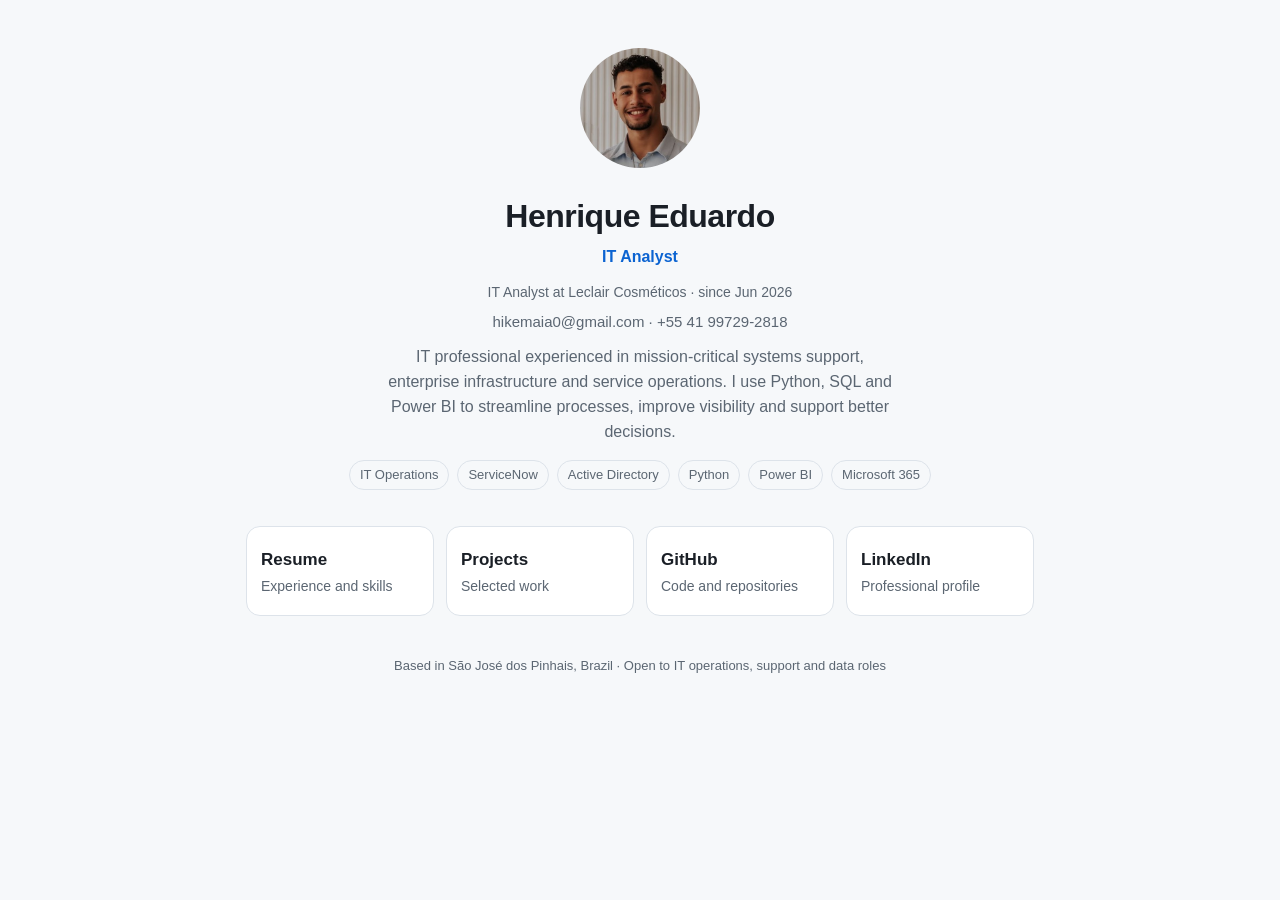
==== index.html @ c2549a47 "Initial commit" ====
<!DOCTYPE html>
<html lang="en">
<head>
<meta charset="UTF-8">
<meta name="viewport" content="width=device-width, initial-scale=1">
<title>Henrique Eduardo – IT Analyst</title>
<meta name="description" content="IT Analyst focused on IT operations, systems support, infrastructure, automation and data analysis.">
<link rel="stylesheet" href="site.css?v=2">
</head>
<body>
<main>
  <header class="hero">
    <img class="avatar" src="photo.jpg" alt="Portrait of Henrique Eduardo da Maia Farias">
    <h1>Henrique Eduardo</h1>
    <p class="role">IT Analyst</p>
    <p class="now">IT Analyst at Leclair Cosméticos · since Jun 2026</p>
    <p class="contact"><a href="mailto:hikemaia0@gmail.com">hikemaia0@gmail.com</a> · <a href="tel:+5541997292818">+55 41 99729-2818</a></p>
    <p class="tagline">IT professional experienced in mission-critical systems support, enterprise infrastructure and service operations. I use Python, SQL and Power BI to streamline processes, improve visibility and support better decisions.</p>
    <div class="tags">
      <span class="tag">IT Operations</span>
      <span class="tag">ServiceNow</span>
      <span class="tag">Active Directory</span>
      <span class="tag">Python</span>
      <span class="tag">Power BI</span>
      <span class="tag">Microsoft 365</span>
    </div>
  </header>

  <nav class="buttons" aria-label="Sections">
    <a class="btn" href="cv.html"><strong>Resume</strong><span class="sub">Experience and skills</span></a>
    <a class="btn" href="projects.html"><strong>Projects</strong><span class="sub">Selected work</span></a>
    <a class="btn" href="https://github.com/Henriquedu" target="_blank" rel="noopener noreferrer"><strong>GitHub</strong><span class="sub">Code and repositories</span></a>
    <a class="btn" href="https://www.linkedin.com/in/henriqueduardo04/" target="_blank" rel="noopener noreferrer"><strong>LinkedIn</strong><span class="sub">Professional profile</span></a>
  </nav>

  <footer>Based in São José dos Pinhais, Brazil · Open to IT operations, support and data roles</footer>
</main>
</body>
</html>
---- site.css ----
:root {
  --bg: #0f1419;
  --card: #1a222c;
  --card-hover: #222d3a;
  --text: #e8edf2;
  --muted: #9aa7b4;
  --accent: #4ea1ff;
  --accent2: #7ee0b5;
  --line: #2a3542;
}
@media (prefers-color-scheme: light) {
  :root {
    --bg: #f6f8fa;
    --card: #fff;
    --card-hover: #eef3f9;
    --text: #1a1f26;
    --muted: #5b6672;
    --accent: #0b63d1;
    --accent2: #138a5b;
    --line: #dde3ea;
  }
}
* { box-sizing: border-box; }
body {
  margin: 0;
  background: var(--bg);
  color: var(--text);
  font-family: -apple-system, BlinkMacSystemFont, "Segoe UI", Roboto, Helvetica, Arial, sans-serif;
  line-height: 1.55;
}
main { max-width: 820px; margin: 0 auto; padding: 48px 16px 64px; }
.hero { text-align: center; margin-bottom: 36px; }
.avatar {
  width: 120px; height: 120px; border-radius: 50%;
  object-fit: cover; margin-bottom: 16px;
}
h1 { margin: 0 0 4px; font-size: 32px; letter-spacing: -0.5px; }
.role { color: var(--accent); font-weight: 600; margin: 0 0 12px; }
.tagline { color: var(--muted); max-width: 520px; margin: 0 auto; }
.tags { display: flex; flex-wrap: wrap; gap: 8px; justify-content: center; margin-top: 16px; }
.tag {
  font-size: 13px; padding: 4px 10px; border-radius: 999px;
  border: 1px solid var(--line); color: var(--muted);
}
.buttons { display: grid; grid-template-columns: repeat(4, 1fr); gap: 12px; }
@media (max-width: 640px) { .buttons { grid-template-columns: repeat(2, 1fr); } }
.btn {
  display: block; text-decoration: none; color: var(--text);
  background: var(--card); border: 1px solid var(--line); border-radius: 14px;
  padding: 16px 14px; transition: transform .12s, background .12s, border-color .12s;
}
.btn:hover, .btn:focus-visible { background: var(--card-hover); border-color: var(--accent); transform: translateY(-2px); }
.btn .ico { font-size: 22px; }
.btn strong { display: block; font-size: 17px; margin-top: 4px; }
.btn span.sub { color: var(--muted); font-size: 14px; }
.btn.primary { border-color: var(--accent); }
footer { text-align: center; color: var(--muted); font-size: 13px; margin-top: 40px; }
.back { display: inline-block; margin-bottom: 20px; color: var(--accent); text-decoration: none; }
h2 { margin: 0 0 6px; }
.lead { color: var(--muted); margin: 0 0 24px; }
.proj { background: var(--card); border: 1px solid var(--line); border-radius: 14px; padding: 20px; margin-bottom: 16px; }
.proj h3 { margin: 0 0 4px; font-size: 18px; }
.proj p { margin: 8px 0; }
.stack { color: var(--muted); font-size: 13px; }
.proj a.link { color: var(--accent); text-decoration: none; font-weight: 600; }
.badge { font-size: 12px; padding: 2px 8px; border-radius: 999px; background: var(--accent2); color: #08130e; margin-left: 8px; vertical-align: middle; }
.badge.soon { background: transparent; border: 1px dashed var(--muted); color: var(--muted); }
.contact { margin: 0 0 12px; color: var(--muted); font-size: 15px; }
.contact a { color: var(--muted); text-decoration: none; }
.contact a:hover { color: var(--accent); }
.now { margin: 0 0 6px; color: var(--muted); font-size: 14px; }
.proj a.link .ico { width: 1.1em; height: 1.1em; vertical-align: -0.2em; margin-right: 2px; }
.proj a.link + a.link { margin-left: 14px; }
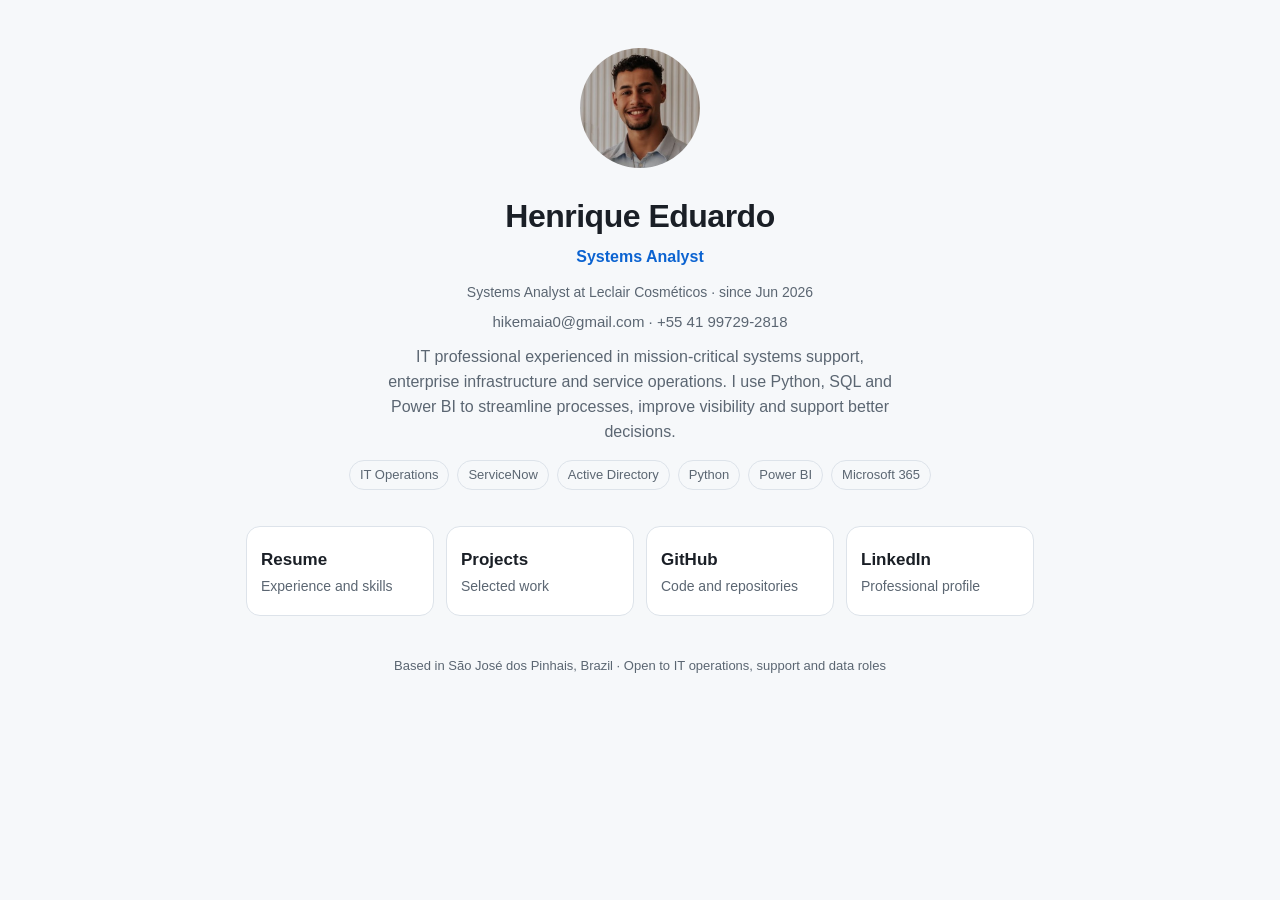
==== commit 00ede2bf: "Adiciona favicon, atualiza cargo para Systems Analyst e novo currículo" ====
--- a/index.html
+++ b/index.html
@@ -3,8 +3,11 @@
 <head>
 <meta charset="UTF-8">
 <meta name="viewport" content="width=device-width, initial-scale=1">
-<title>Henrique Eduardo – IT Analyst</title>
-<meta name="description" content="IT Analyst focused on IT operations, systems support, infrastructure, automation and data analysis.">
+<title>Henrique Eduardo – Systems Analyst</title>
+<link rel="icon" type="image/png" href="favicon.png">
+<link rel="icon" type="image/x-icon" href="favicon.ico">
+<link rel="apple-touch-icon" href="apple-touch-icon.png">
+<meta name="description" content="Systems Analyst focused on IT operations, systems support, infrastructure, automation and data analysis.">
 <link rel="stylesheet" href="site.css?v=2">
 </head>
 <body>
@@ -12,8 +15,8 @@
   <header class="hero">
     <img class="avatar" src="photo.jpg" alt="Portrait of Henrique Eduardo da Maia Farias">
     <h1>Henrique Eduardo</h1>
-    <p class="role">IT Analyst</p>
-    <p class="now">IT Analyst at Leclair Cosméticos · since Jun 2026</p>
+    <p class="role">Systems Analyst</p>
+    <p class="now">Systems Analyst at Leclair Cosméticos · since Jun 2026</p>
     <p class="contact"><a href="mailto:hikemaia0@gmail.com">hikemaia0@gmail.com</a> · <a href="tel:+5541997292818">+55 41 99729-2818</a></p>
     <p class="tagline">IT professional experienced in mission-critical systems support, enterprise infrastructure and service operations. I use Python, SQL and Power BI to streamline processes, improve visibility and support better decisions.</p>
     <div class="tags">
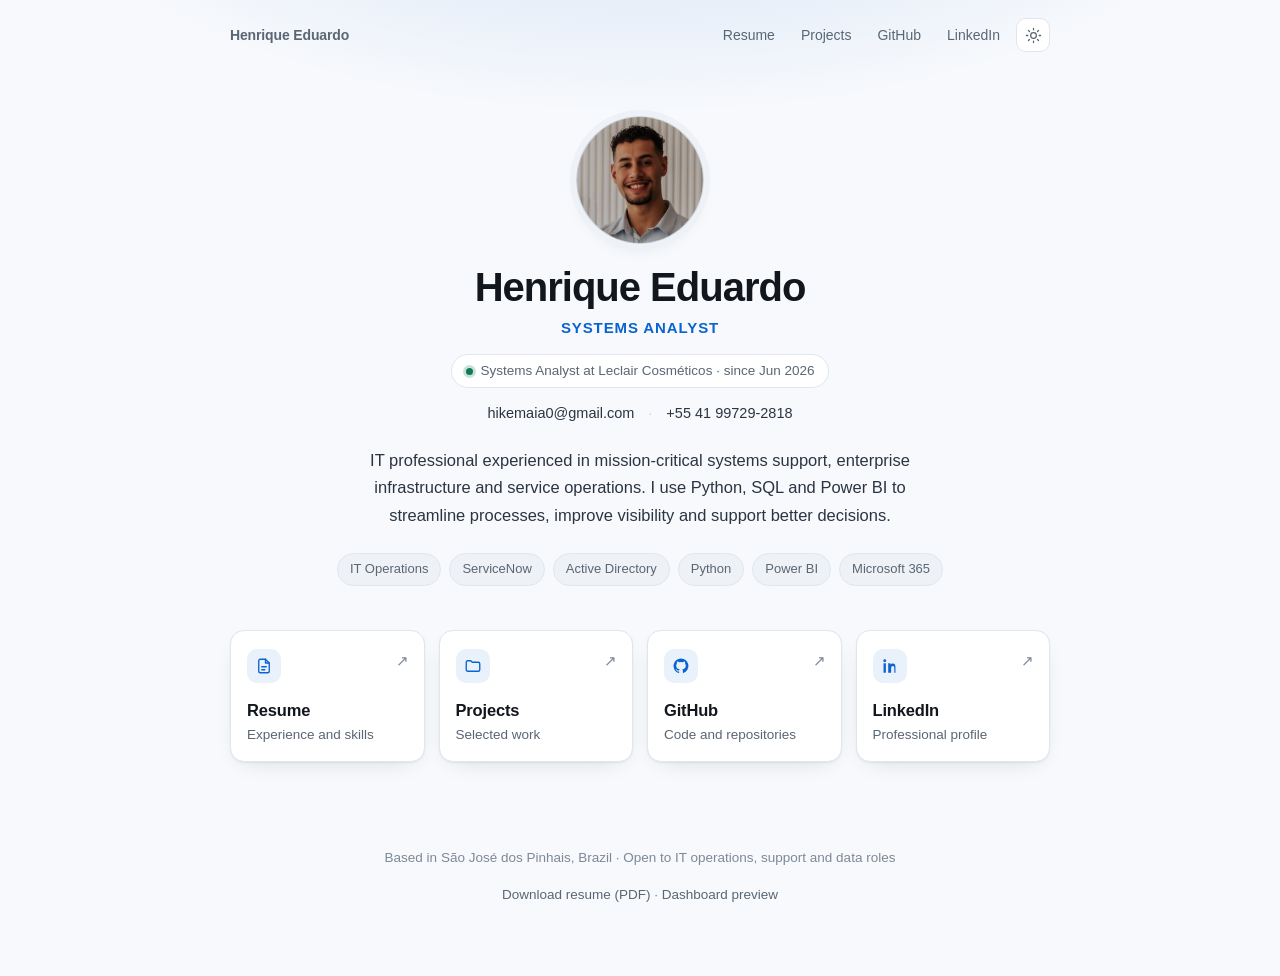
==== commit 68557c24: "Refatora CSS, tema claro/escuro, acessibilidade e SEO" ====
--- a/index.html
+++ b/index.html
@@ -3,40 +3,143 @@
 <head>
 <meta charset="UTF-8">
 <meta name="viewport" content="width=device-width, initial-scale=1">
-<title>Henrique Eduardo – Systems Analyst</title>
+<title>Henrique Eduardo — Systems Analyst | IT Operations, Support &amp; Data</title>
+
 <link rel="icon" type="image/png" href="favicon.png">
 <link rel="icon" type="image/x-icon" href="favicon.ico">
 <link rel="apple-touch-icon" href="apple-touch-icon.png">
-<meta name="description" content="Systems Analyst focused on IT operations, systems support, infrastructure, automation and data analysis.">
-<link rel="stylesheet" href="site.css?v=2">
+
+<meta name="description" content="Systems Analyst with experience in mission-critical IT support, enterprise infrastructure and service operations. Python, SQL and Power BI for automation, visibility and better decisions.">
+<meta name="author" content="Henrique Eduardo da Maia Farias">
+<link rel="canonical" href="https://henriquedu.github.io/resume/">
+
+<!-- Open Graph / LinkedIn -->
+<meta property="og:type" content="profile">
+<meta property="og:site_name" content="Henrique Eduardo">
+<meta property="og:title" content="Henrique Eduardo — Systems Analyst">
+<meta property="og:description" content="IT operations, infrastructure and data. Python, SQL and Power BI for automation and better decisions.">
+<meta property="og:url" content="https://henriquedu.github.io/resume/">
+<meta property="og:image" content="https://henriquedu.github.io/resume/photo.jpg">
+<meta property="og:image:alt" content="Portrait of Henrique Eduardo da Maia Farias">
+<meta property="og:locale" content="en_US">
+
+<!-- Twitter / X -->
+<meta name="twitter:card" content="summary">
+<meta name="twitter:title" content="Henrique Eduardo — Systems Analyst">
+<meta name="twitter:description" content="IT operations, infrastructure and data. Python, SQL and Power BI.">
+<meta name="twitter:image" content="https://henriquedu.github.io/resume/photo.jpg">
+
+<meta name="theme-color" content="#0d1117" media="(prefers-color-scheme: dark)">
+<meta name="theme-color" content="#f7f9fc" media="(prefers-color-scheme: light)">
+
+<link rel="stylesheet" href="site.css?v=3">
+<script src="theme.js"></script>
+
+<script type="application/ld+json">
+{
+  "@context": "https://schema.org",
+  "@type": "Person",
+  "name": "Henrique Eduardo da Maia Farias",
+  "alternateName": "Henrique Eduardo",
+  "jobTitle": "Systems Analyst",
+  "url": "https://henriquedu.github.io/resume/",
+  "image": "https://henriquedu.github.io/resume/photo.jpg",
+  "email": "mailto:hikemaia0@gmail.com",
+  "telephone": "+55-41-99729-2818",
+  "address": {
+    "@type": "PostalAddress",
+    "addressLocality": "São José dos Pinhais",
+    "addressRegion": "PR",
+    "addressCountry": "BR"
+  },
+  "worksFor": { "@type": "Organization", "name": "Leclair Cosméticos" },
+  "knowsAbout": ["IT Operations", "ServiceNow", "Active Directory", "Microsoft 365", "Azure", "Python", "SQL", "Power BI", "Zabbix", "Grafana", "ITIL", "LGPD"],
+  "knowsLanguage": ["pt-BR", "en", "es"],
+  "sameAs": [
+    "https://github.com/Henriquedu",
+    "https://www.linkedin.com/in/henriqueduardo04/"
+  ]
+}
+</script>
 </head>
 <body>
-<main>
+<a class="skip" href="#main">Skip to content</a>
+
+<div class="topbar">
+  <a class="brand" href="./">Henrique Eduardo</a>
+  <nav aria-label="Main">
+    <a href="cv.html">Resume</a>
+    <a href="projects.html">Projects</a>
+    <a href="https://github.com/Henriquedu" target="_blank" rel="noopener noreferrer">GitHub</a>
+    <a href="https://www.linkedin.com/in/henriqueduardo04/" target="_blank" rel="noopener noreferrer">LinkedIn</a>
+    <button class="theme-toggle" type="button" data-theme-toggle aria-label="Switch color theme" title="Switch color theme">
+      <svg class="i-moon" viewBox="0 0 24 24" fill="none" stroke="currentColor" stroke-width="1.8" stroke-linecap="round" stroke-linejoin="round" aria-hidden="true"><path d="M21 12.8A9 9 0 1 1 11.2 3a7 7 0 0 0 9.8 9.8z"/></svg>
+      <svg class="i-sun" viewBox="0 0 24 24" fill="none" stroke="currentColor" stroke-width="1.8" stroke-linecap="round" stroke-linejoin="round" aria-hidden="true"><circle cx="12" cy="12" r="4"/><path d="M12 2v2M12 20v2M2 12h2M20 12h2M4.9 4.9l1.4 1.4M17.7 17.7l1.4 1.4M19.1 4.9l-1.4 1.4M6.3 17.7l-1.4 1.4"/></svg>
+    </button>
+  </nav>
+</div>
+
+<main id="main">
   <header class="hero">
-    <img class="avatar" src="photo.jpg" alt="Portrait of Henrique Eduardo da Maia Farias">
+    <img class="avatar" src="photo.jpg" alt="Portrait of Henrique Eduardo da Maia Farias" width="128" height="128">
+
     <h1>Henrique Eduardo</h1>
     <p class="role">Systems Analyst</p>
-    <p class="now">Systems Analyst at Leclair Cosméticos · since Jun 2026</p>
-    <p class="contact"><a href="mailto:hikemaia0@gmail.com">hikemaia0@gmail.com</a> · <a href="tel:+5541997292818">+55 41 99729-2818</a></p>
+
+    <p class="now"><span class="dot" aria-hidden="true"></span>Systems Analyst at Leclair Cosméticos · since Jun 2026</p>
+
+    <p class="contact">
+      <a href="mailto:hikemaia0@gmail.com">hikemaia0@gmail.com</a>
+      <span class="sep" aria-hidden="true">·</span>
+      <a href="tel:+5541997292818">+55 41 99729-2818</a>
+    </p>
+
     <p class="tagline">IT professional experienced in mission-critical systems support, enterprise infrastructure and service operations. I use Python, SQL and Power BI to streamline processes, improve visibility and support better decisions.</p>
-    <div class="tags">
-      <span class="tag">IT Operations</span>
-      <span class="tag">ServiceNow</span>
-      <span class="tag">Active Directory</span>
-      <span class="tag">Python</span>
-      <span class="tag">Power BI</span>
-      <span class="tag">Microsoft 365</span>
-    </div>
+
+    <ul class="tags">
+      <li class="tag">IT Operations</li>
+      <li class="tag">ServiceNow</li>
+      <li class="tag">Active Directory</li>
+      <li class="tag">Python</li>
+      <li class="tag">Power BI</li>
+      <li class="tag">Microsoft 365</li>
+    </ul>
   </header>
 
   <nav class="buttons" aria-label="Sections">
-    <a class="btn" href="cv.html"><strong>Resume</strong><span class="sub">Experience and skills</span></a>
-    <a class="btn" href="projects.html"><strong>Projects</strong><span class="sub">Selected work</span></a>
-    <a class="btn" href="https://github.com/Henriquedu" target="_blank" rel="noopener noreferrer"><strong>GitHub</strong><span class="sub">Code and repositories</span></a>
-    <a class="btn" href="https://www.linkedin.com/in/henriqueduardo04/" target="_blank" rel="noopener noreferrer"><strong>LinkedIn</strong><span class="sub">Professional profile</span></a>
+    <a class="btn" href="cv.html">
+      <span class="ico" aria-hidden="true"><svg viewBox="0 0 24 24" fill="none" stroke="currentColor" stroke-width="1.8" stroke-linecap="round" stroke-linejoin="round"><path d="M14 3H7a2 2 0 0 0-2 2v14a2 2 0 0 0 2 2h10a2 2 0 0 0 2-2V8z"/><path d="M14 3v5h5"/><path d="M9 13h6M9 17h4"/></svg></span>
+      <strong>Resume</strong>
+      <span class="sub">Experience and skills</span>
+      <span class="arrow" aria-hidden="true">↗</span>
+    </a>
+
+    <a class="btn" href="projects.html">
+      <span class="ico" aria-hidden="true"><svg viewBox="0 0 24 24" fill="none" stroke="currentColor" stroke-width="1.8" stroke-linecap="round" stroke-linejoin="round"><path d="M3 7a2 2 0 0 1 2-2h4l2 2h8a2 2 0 0 1 2 2v8a2 2 0 0 1-2 2H5a2 2 0 0 1-2-2z"/></svg></span>
+      <strong>Projects</strong>
+      <span class="sub">Selected work</span>
+      <span class="arrow" aria-hidden="true">↗</span>
+    </a>
+
+    <a class="btn" href="https://github.com/Henriquedu" target="_blank" rel="noopener noreferrer">
+      <span class="ico" aria-hidden="true"><svg viewBox="0 0 24 24" fill="currentColor"><path d="M12 2a10 10 0 0 0-3.16 19.49c.5.09.68-.22.68-.48v-1.7c-2.78.6-3.37-1.34-3.37-1.34-.45-1.16-1.11-1.47-1.11-1.47-.91-.62.07-.61.07-.61 1 .07 1.53 1.03 1.53 1.03.89 1.53 2.34 1.09 2.91.83.09-.65.35-1.09.63-1.34-2.22-.25-4.56-1.11-4.56-4.95 0-1.09.39-1.98 1.03-2.68-.1-.25-.45-1.27.1-2.65 0 0 .84-.27 2.75 1.02a9.5 9.5 0 0 1 5 0c1.91-1.29 2.75-1.02 2.75-1.02.55 1.38.2 2.4.1 2.65.64.7 1.03 1.59 1.03 2.68 0 3.85-2.34 4.7-4.57 4.94.36.31.68.92.68 1.85v2.74c0 .27.18.58.69.48A10 10 0 0 0 12 2z"/></svg></span>
+      <strong>GitHub</strong>
+      <span class="sub">Code and repositories</span>
+      <span class="arrow" aria-hidden="true">↗</span>
+    </a>
+
+    <a class="btn" href="https://www.linkedin.com/in/henriqueduardo04/" target="_blank" rel="noopener noreferrer">
+      <span class="ico" aria-hidden="true"><svg viewBox="0 0 24 24" fill="currentColor"><path d="M6.94 5a1.94 1.94 0 1 1-3.88 0 1.94 1.94 0 0 1 3.88 0zM3.4 8.4h3.1V21H3.4zM9.6 8.4h2.97v1.72h.04a3.26 3.26 0 0 1 2.93-1.61c3.13 0 3.71 2.06 3.71 4.74V21h-1.55v-5.83c0-1.39-.03-3.18-1.94-3.18-1.94 0-2.24 1.51-2.24 3.08V21H9.6z"/></svg></span>
+      <strong>LinkedIn</strong>
+      <span class="sub">Professional profile</span>
+      <span class="arrow" aria-hidden="true">↗</span>
+    </a>
   </nav>
+</main>
 
-  <footer>Based in São José dos Pinhais, Brazil · Open to IT operations, support and data roles</footer>
-</main>
+<footer>
+  <p>Based in São José dos Pinhais, Brazil · Open to IT operations, support and data roles</p>
+  <p class="noprint"><a href="Henrique_Eduardo_Resume.pdf" download>Download resume (PDF)</a> · <a href="finance-demo.html">Dashboard preview</a></p>
+</footer>
 </body>
-</html>
+</html>
--- a/site.css
+++ b/site.css
@@ -1,73 +1,550 @@
+/* ===================================================================
+   site.css — shared design system for henriquedu.github.io/resume
+   Tokens, layout, hero, cards, project cards, dashboard, print.
+   No frameworks, no external fonts, no build step.
+   =================================================================== */
+
+/* ---------- 1. Design tokens ---------- */
 :root {
-  --bg: #0f1419;
-  --card: #1a222c;
-  --card-hover: #222d3a;
-  --text: #e8edf2;
-  --muted: #9aa7b4;
-  --accent: #4ea1ff;
-  --accent2: #7ee0b5;
-  --line: #2a3542;
-}
+  color-scheme: dark;
+
+  --bg:            #0d1117;
+  --bg-soft:       #10161e;
+  --card:          #161d26;
+  --card-hover:    #1d2632;
+  --text:          #e9eef4;
+  --text-soft:     #c3cedb;
+  --muted:         #94a3b4;
+  --faint:         #6b7887;
+
+  --accent:        #5aa2ff;
+  --accent-strong: #2f7ff0;
+  --accent-soft:   rgba(90, 162, 255, .12);
+  --accent-glow:   rgba(90, 162, 255, .28);
+  --accent2:       #6ee7b7;
+
+  --line:          #232c38;
+  --line-strong:   #33404f;
+  --ring:          rgba(90, 162, 255, .55);
+
+  --radius:        14px;
+  --radius-sm:     10px;
+  --radius-pill:   999px;
+
+  --w:             860px;
+  --ease:          cubic-bezier(.22, .61, .36, 1);
+
+  --shadow:        0 1px 2px rgba(0, 0, 0, .3), 0 8px 24px -12px rgba(0, 0, 0, .6);
+  --shadow-lift:   0 2px 4px rgba(0, 0, 0, .34), 0 18px 40px -18px rgba(0, 0, 0, .7);
+}
+
+/* Light theme: explicit toggle wins, otherwise follow the OS. */
+[data-theme="light"] {
+  color-scheme: light;
+
+  --bg:            #f7f9fc;
+  --bg-soft:       #eef2f7;
+  --card:          #ffffff;
+  --card-hover:    #f2f6fb;
+  --text:          #12171d;
+  --text-soft:     #2b3542;
+  --muted:         #5a6673;
+  --faint:         #7d8996;
+
+  --accent:        #0b63d1;
+  --accent-strong: #084fa8;
+  --accent-soft:   rgba(11, 99, 209, .09);
+  --accent-glow:   rgba(11, 99, 209, .18);
+  --accent2:       #0f7a55;
+
+  --line:          #e0e6ee;
+  --line-strong:   #c8d2de;
+  --ring:          rgba(11, 99, 209, .45);
+
+  --shadow:        0 1px 2px rgba(16, 28, 44, .06), 0 8px 24px -14px rgba(16, 28, 44, .22);
+  --shadow-lift:   0 2px 6px rgba(16, 28, 44, .08), 0 18px 40px -20px rgba(16, 28, 44, .26);
+}
+
 @media (prefers-color-scheme: light) {
-  :root {
-    --bg: #f6f8fa;
-    --card: #fff;
-    --card-hover: #eef3f9;
-    --text: #1a1f26;
-    --muted: #5b6672;
-    --accent: #0b63d1;
-    --accent2: #138a5b;
-    --line: #dde3ea;
+  :root:not([data-theme="dark"]) {
+    color-scheme: light;
+
+    --bg:            #f7f9fc;
+    --bg-soft:       #eef2f7;
+    --card:          #ffffff;
+    --card-hover:    #f2f6fb;
+    --text:          #12171d;
+    --text-soft:     #2b3542;
+    --muted:         #5a6673;
+    --faint:         #7d8996;
+
+    --accent:        #0b63d1;
+    --accent-strong: #084fa8;
+    --accent-soft:   rgba(11, 99, 209, .09);
+    --accent-glow:   rgba(11, 99, 209, .18);
+    --accent2:       #0f7a55;
+
+    --line:          #e0e6ee;
+    --line-strong:   #c8d2de;
+    --ring:          rgba(11, 99, 209, .45);
+
+    --shadow:        0 1px 2px rgba(16, 28, 44, .06), 0 8px 24px -14px rgba(16, 28, 44, .22);
+    --shadow-lift:   0 2px 6px rgba(16, 28, 44, .08), 0 18px 40px -20px rgba(16, 28, 44, .26);
   }
 }
-* { box-sizing: border-box; }
+
+/* ---------- 2. Reset ---------- */
+*, *::before, *::after { box-sizing: border-box; }
+
+html { -webkit-text-size-adjust: 100%; scroll-behavior: smooth; }
+
 body {
   margin: 0;
   background: var(--bg);
+  background-image:
+    radial-gradient(900px 420px at 50% -180px, var(--accent-glow), transparent 70%);
+  background-repeat: no-repeat;
   color: var(--text);
-  font-family: -apple-system, BlinkMacSystemFont, "Segoe UI", Roboto, Helvetica, Arial, sans-serif;
-  line-height: 1.55;
-}
-main { max-width: 820px; margin: 0 auto; padding: 48px 16px 64px; }
-.hero { text-align: center; margin-bottom: 36px; }
+  font-family: ui-sans-serif, -apple-system, BlinkMacSystemFont, "Segoe UI", Roboto,
+               Helvetica, Arial, "Apple Color Emoji", sans-serif;
+  font-size: 16px;
+  line-height: 1.6;
+  -webkit-font-smoothing: antialiased;
+  -moz-osx-font-smoothing: grayscale;
+  text-rendering: optimizeLegibility;
+}
+
+img { max-width: 100%; display: block; }
+
+a {
+  color: var(--accent);
+  text-decoration: none;
+  transition: color .15s var(--ease), opacity .15s var(--ease);
+}
+a:hover { color: var(--accent-strong); text-decoration: underline; text-underline-offset: 2px; }
+
+/* Visible keyboard focus everywhere — not just on form fields. */
+:focus-visible {
+  outline: 2px solid var(--ring);
+  outline-offset: 3px;
+  border-radius: 4px;
+}
+
+::selection { background: var(--accent-soft); color: var(--text); }
+
+.skip {
+  position: absolute;
+  left: -9999px;
+  top: 0;
+  background: var(--card);
+  color: var(--text);
+  padding: 10px 16px;
+  border-radius: var(--radius-sm);
+  border: 1px solid var(--line-strong);
+  z-index: 100;
+}
+.skip:focus { left: 12px; top: 12px; }
+
+/* ---------- 3. Layout ---------- */
+main {
+  max-width: var(--w);
+  margin: 0 auto;
+  padding: 64px 20px 72px;
+}
+
+/* ---------- 4. Top bar ---------- */
+.topbar {
+  max-width: var(--w);
+  margin: 0 auto;
+  padding: 18px 20px 0;
+  display: flex;
+  align-items: center;
+  justify-content: space-between;
+  gap: 12px;
+  font-size: 14px;
+}
+.topbar .brand {
+  color: var(--muted);
+  font-weight: 600;
+  letter-spacing: -.01em;
+}
+.topbar .brand:hover { color: var(--text); text-decoration: none; }
+.topbar nav { display: flex; align-items: center; gap: 6px; }
+.topbar nav a {
+  color: var(--muted);
+  padding: 6px 10px;
+  border-radius: var(--radius-sm);
+}
+.topbar nav a:hover { color: var(--text); background: var(--card); text-decoration: none; }
+.topbar nav a[aria-current="page"] { color: var(--text); background: var(--card); }
+
+.theme-toggle {
+  display: inline-flex;
+  align-items: center;
+  justify-content: center;
+  width: 34px;
+  height: 34px;
+  padding: 0;
+  border: 1px solid var(--line);
+  border-radius: var(--radius-sm);
+  background: var(--card);
+  color: var(--muted);
+  cursor: pointer;
+  transition: color .15s var(--ease), background .15s var(--ease), border-color .15s var(--ease);
+}
+.theme-toggle:hover { color: var(--text); border-color: var(--line-strong); background: var(--card-hover); }
+.theme-toggle svg { width: 17px; height: 17px; }
+.theme-toggle .i-sun { display: none; }
+[data-theme="light"] .theme-toggle .i-sun { display: block; }
+[data-theme="light"] .theme-toggle .i-moon { display: none; }
+@media (prefers-color-scheme: light) {
+  :root:not([data-theme="dark"]) .theme-toggle .i-sun { display: block; }
+  :root:not([data-theme="dark"]) .theme-toggle .i-moon { display: none; }
+}
+
+/* ---------- 5. Hero (home) ---------- */
+.hero { text-align: center; margin-bottom: 44px; }
+
 .avatar {
-  width: 120px; height: 120px; border-radius: 50%;
-  object-fit: cover; margin-bottom: 16px;
-}
-h1 { margin: 0 0 4px; font-size: 32px; letter-spacing: -0.5px; }
-.role { color: var(--accent); font-weight: 600; margin: 0 0 12px; }
-.tagline { color: var(--muted); max-width: 520px; margin: 0 auto; }
-.tags { display: flex; flex-wrap: wrap; gap: 8px; justify-content: center; margin-top: 16px; }
+  width: 128px;
+  height: 128px;
+  border-radius: 50%;
+  object-fit: cover;
+  object-position: center 22%;
+  margin: 0 auto 20px;
+  border: 1px solid var(--line-strong);
+  box-shadow: 0 0 0 6px var(--bg-soft), var(--shadow);
+  background: var(--bg-soft);
+}
+
+h1 {
+  margin: 0 0 6px;
+  font-size: clamp(30px, 5vw, 40px);
+  line-height: 1.15;
+  font-weight: 700;
+  letter-spacing: -.025em;
+}
+
+.role {
+  margin: 0 0 14px;
+  color: var(--accent);
+  font-size: 15px;
+  font-weight: 600;
+  letter-spacing: .06em;
+  text-transform: uppercase;
+}
+
+.now {
+  display: inline-flex;
+  align-items: center;
+  gap: 8px;
+  margin: 0 0 14px;
+  padding: 5px 14px;
+  border: 1px solid var(--line);
+  border-radius: var(--radius-pill);
+  background: var(--card);
+  color: var(--muted);
+  font-size: 13.5px;
+}
+.now .dot {
+  width: 7px;
+  height: 7px;
+  border-radius: 50%;
+  background: var(--accent2);
+  box-shadow: 0 0 0 3px color-mix(in srgb, var(--accent2) 22%, transparent);
+  flex: 0 0 auto;
+}
+
+.contact {
+  display: flex;
+  flex-wrap: wrap;
+  align-items: center;
+  justify-content: center;
+  gap: 6px 14px;
+  margin: 0 0 22px;
+  color: var(--faint);
+  font-size: 14.5px;
+}
+.contact a { color: var(--text-soft); }
+.contact a:hover { color: var(--accent); }
+.contact .sep { color: var(--line-strong); }
+
+.tagline {
+  max-width: 560px;
+  margin: 0 auto;
+  color: var(--text-soft);
+  font-size: 16.5px;
+  line-height: 1.65;
+}
+
+.tags {
+  display: flex;
+  flex-wrap: wrap;
+  gap: 8px;
+  justify-content: center;
+  margin: 24px 0 0;
+  padding: 0;
+  list-style: none;
+}
 .tag {
-  font-size: 13px; padding: 4px 10px; border-radius: 999px;
-  border: 1px solid var(--line); color: var(--muted);
-}
-.buttons { display: grid; grid-template-columns: repeat(4, 1fr); gap: 12px; }
-@media (max-width: 640px) { .buttons { grid-template-columns: repeat(2, 1fr); } }
+  font-size: 13px;
+  padding: 5px 12px;
+  border-radius: var(--radius-pill);
+  border: 1px solid var(--line);
+  background: var(--bg-soft);
+  color: var(--muted);
+  white-space: nowrap;
+  transition: color .15s var(--ease), border-color .15s var(--ease), background .15s var(--ease);
+}
+.tag:hover { color: var(--text); border-color: var(--line-strong); background: var(--card); }
+
+/* ---------- 6. Home navigation cards ---------- */
+.buttons {
+  display: grid;
+  grid-template-columns: repeat(4, 1fr);
+  gap: 14px;
+}
+
 .btn {
-  display: block; text-decoration: none; color: var(--text);
-  background: var(--card); border: 1px solid var(--line); border-radius: 14px;
-  padding: 16px 14px; transition: transform .12s, background .12s, border-color .12s;
-}
-.btn:hover, .btn:focus-visible { background: var(--card-hover); border-color: var(--accent); transform: translateY(-2px); }
-.btn .ico { font-size: 22px; }
-.btn strong { display: block; font-size: 17px; margin-top: 4px; }
-.btn span.sub { color: var(--muted); font-size: 14px; }
-.btn.primary { border-color: var(--accent); }
-footer { text-align: center; color: var(--muted); font-size: 13px; margin-top: 40px; }
-.back { display: inline-block; margin-bottom: 20px; color: var(--accent); text-decoration: none; }
-h2 { margin: 0 0 6px; }
-.lead { color: var(--muted); margin: 0 0 24px; }
-.proj { background: var(--card); border: 1px solid var(--line); border-radius: 14px; padding: 20px; margin-bottom: 16px; }
-.proj h3 { margin: 0 0 4px; font-size: 18px; }
-.proj p { margin: 8px 0; }
-.stack { color: var(--muted); font-size: 13px; }
-.proj a.link { color: var(--accent); text-decoration: none; font-weight: 600; }
-.badge { font-size: 12px; padding: 2px 8px; border-radius: 999px; background: var(--accent2); color: #08130e; margin-left: 8px; vertical-align: middle; }
-.badge.soon { background: transparent; border: 1px dashed var(--muted); color: var(--muted); }
-.contact { margin: 0 0 12px; color: var(--muted); font-size: 15px; }
-.contact a { color: var(--muted); text-decoration: none; }
-.contact a:hover { color: var(--accent); }
-.now { margin: 0 0 6px; color: var(--muted); font-size: 14px; }
-.proj a.link .ico { width: 1.1em; height: 1.1em; vertical-align: -0.2em; margin-right: 2px; }
-.proj a.link + a.link { margin-left: 14px; }
+  position: relative;
+  display: flex;
+  flex-direction: column;
+  gap: 2px;
+  padding: 18px 16px 16px;
+  background: var(--card);
+  border: 1px solid var(--line);
+  border-radius: var(--radius);
+  color: var(--text);
+  box-shadow: var(--shadow);
+  transition: transform .18s var(--ease), background .18s var(--ease),
+              border-color .18s var(--ease), box-shadow .18s var(--ease);
+}
+.btn:hover,
+.btn:focus-visible {
+  background: var(--card-hover);
+  border-color: var(--line-strong);
+  box-shadow: var(--shadow-lift);
+  transform: translateY(-3px);
+  text-decoration: none;
+}
+
+.btn .ico {
+  display: inline-flex;
+  align-items: center;
+  justify-content: center;
+  width: 34px;
+  height: 34px;
+  margin-bottom: 12px;
+  border-radius: var(--radius-sm);
+  background: var(--accent-soft);
+  color: var(--accent);
+}
+.btn .ico svg { width: 18px; height: 18px; }
+
+.btn strong {
+  display: block;
+  font-size: 16.5px;
+  font-weight: 650;
+  letter-spacing: -.01em;
+}
+.btn span.sub {
+  color: var(--muted);
+  font-size: 13.5px;
+  line-height: 1.45;
+}
+
+.btn .arrow {
+  position: absolute;
+  top: 18px;
+  right: 15px;
+  color: var(--faint);
+  font-size: 15px;
+  transition: transform .18s var(--ease), color .18s var(--ease);
+}
+.btn:hover .arrow,
+.btn:focus-visible .arrow { transform: translate(2px, -2px); color: var(--accent); }
+
+/* ---------- 7. Footer ---------- */
+footer {
+  max-width: var(--w);
+  margin: 0 auto;
+  padding: 0 20px 56px;
+  text-align: center;
+  color: var(--faint);
+  font-size: 13.5px;
+  line-height: 1.7;
+}
+footer a { color: var(--muted); }
+footer a:hover { color: var(--accent); }
+
+/* ---------- 8. Inner pages ---------- */
+.back {
+  display: inline-flex;
+  align-items: center;
+  gap: 6px;
+  margin-bottom: 26px;
+  padding: 6px 12px 6px 10px;
+  border: 1px solid var(--line);
+  border-radius: var(--radius-pill);
+  background: var(--card);
+  color: var(--muted);
+  font-size: 13.5px;
+}
+.back:hover { color: var(--text); border-color: var(--line-strong); text-decoration: none; }
+
+h2.page-title {
+  margin: 0 0 6px;
+  font-size: clamp(24px, 4vw, 30px);
+  font-weight: 700;
+  letter-spacing: -.02em;
+}
+.lead {
+  margin: 0 0 30px;
+  color: var(--muted);
+  font-size: 15.5px;
+  max-width: 60ch;
+}
+
+/* ---------- 9. Project cards ---------- */
+.proj {
+  background: var(--card);
+  border: 1px solid var(--line);
+  border-radius: var(--radius);
+  padding: 22px;
+  margin-bottom: 16px;
+  box-shadow: var(--shadow);
+  transition: border-color .18s var(--ease), transform .18s var(--ease), box-shadow .18s var(--ease);
+}
+.proj:hover { border-color: var(--line-strong); box-shadow: var(--shadow-lift); transform: translateY(-2px); }
+
+.proj-head {
+  display: flex;
+  align-items: baseline;
+  flex-wrap: wrap;
+  gap: 6px 10px;
+  margin-bottom: 6px;
+}
+.proj h3 {
+  margin: 0;
+  font-size: 18px;
+  font-weight: 650;
+  letter-spacing: -.01em;
+}
+.proj h3 a { color: var(--text); }
+.proj h3 a:hover { color: var(--accent); text-decoration: none; }
+
+.stack {
+  display: flex;
+  flex-wrap: wrap;
+  gap: 6px;
+  margin: 0 0 12px;
+  color: var(--muted);
+  font-size: 12.5px;
+}
+.stack .chip {
+  padding: 2px 8px;
+  border-radius: var(--radius-pill);
+  border: 1px solid var(--line);
+  background: var(--bg-soft);
+}
+
+.proj p { margin: 8px 0; color: var(--text-soft); font-size: 15px; }
+
+.proj .actions {
+  display: flex;
+  flex-wrap: wrap;
+  gap: 10px;
+  margin-top: 16px;
+}
+.proj a.link {
+  display: inline-flex;
+  align-items: center;
+  gap: 6px;
+  padding: 7px 13px;
+  border: 1px solid var(--line-strong);
+  border-radius: var(--radius-pill);
+  color: var(--text-soft);
+  font-size: 13.5px;
+  font-weight: 600;
+  transition: color .15s var(--ease), background .15s var(--ease), border-color .15s var(--ease);
+}
+.proj a.link:hover {
+  color: var(--text);
+  background: var(--accent-soft);
+  border-color: var(--accent);
+  text-decoration: none;
+}
+.proj a.link.primary {
+  background: var(--accent-strong);
+  border-color: var(--accent-strong);
+  color: #fff;
+}
+.proj a.link.primary:hover { background: var(--accent); border-color: var(--accent); color: #fff; }
+.proj a.link .ico { width: 14px; height: 14px; flex: 0 0 auto; }
+.proj a.link + a.link { margin-left: 0; }
+
+.badge {
+  font-size: 11px;
+  padding: 2px 8px;
+  border-radius: var(--radius-pill);
+  background: var(--accent2);
+  color: #04140d;
+  font-weight: 700;
+  letter-spacing: .02em;
+  vertical-align: middle;
+}
+.badge.soon {
+  background: transparent;
+  border: 1px dashed var(--line-strong);
+  color: var(--muted);
+  font-weight: 600;
+}
+
+/* ---------- 10. Generic content blocks (dashboard page) ---------- */
+.panel {
+  background: var(--card);
+  border: 1px solid var(--line);
+  border-radius: var(--radius);
+  padding: 18px 20px;
+  margin: 16px 0;
+  box-shadow: var(--shadow);
+}
+.panel h3 { margin: 0 0 12px; font-size: 14.5px; font-weight: 600; color: var(--text-soft); }
+.note { font-size: 13.5px; color: var(--muted); line-height: 1.65; }
+.legend { font-size: 12.5px; color: var(--muted); display: flex; gap: 16px; flex-wrap: wrap; margin-top: 8px; }
+.legend i { display: inline-block; width: 10px; height: 10px; border-radius: 2px; margin-right: 6px; }
+
+/* ---------- 11. Responsive ---------- */
+@media (max-width: 780px) {
+  main { padding: 44px 18px 56px; }
+  .topbar { padding: 14px 18px 0; }
+  .buttons { grid-template-columns: repeat(2, 1fr); gap: 12px; }
+}
+
+@media (max-width: 430px) {
+  body { font-size: 15.5px; }
+  .avatar { width: 104px; height: 104px; }
+  .btn { padding: 15px 13px 13px; }
+  .btn strong { font-size: 15.5px; }
+  .btn span.sub { font-size: 12.5px; }
+  .btn .arrow { display: none; }
+  .contact { font-size: 13.5px; }
+}
+
+/* ---------- 12. Motion & print ---------- */
+@media (prefers-reduced-motion: reduce) {
+  html { scroll-behavior: auto; }
+  *, *::before, *::after {
+    animation-duration: .001ms !important;
+    transition-duration: .001ms !important;
+  }
+  .btn:hover, .proj:hover { transform: none; }
+}
+
+@media print {
+  body { background: #fff; color: #000; }
+  .topbar, .theme-toggle, .skip, footer .noprint, .back { display: none !important; }
+  main { max-width: none; padding: 0; }
+  a { color: #000; text-decoration: none; }
+  .proj, .panel { box-shadow: none; border: 1px solid #ccc; break-inside: avoid; }
+}
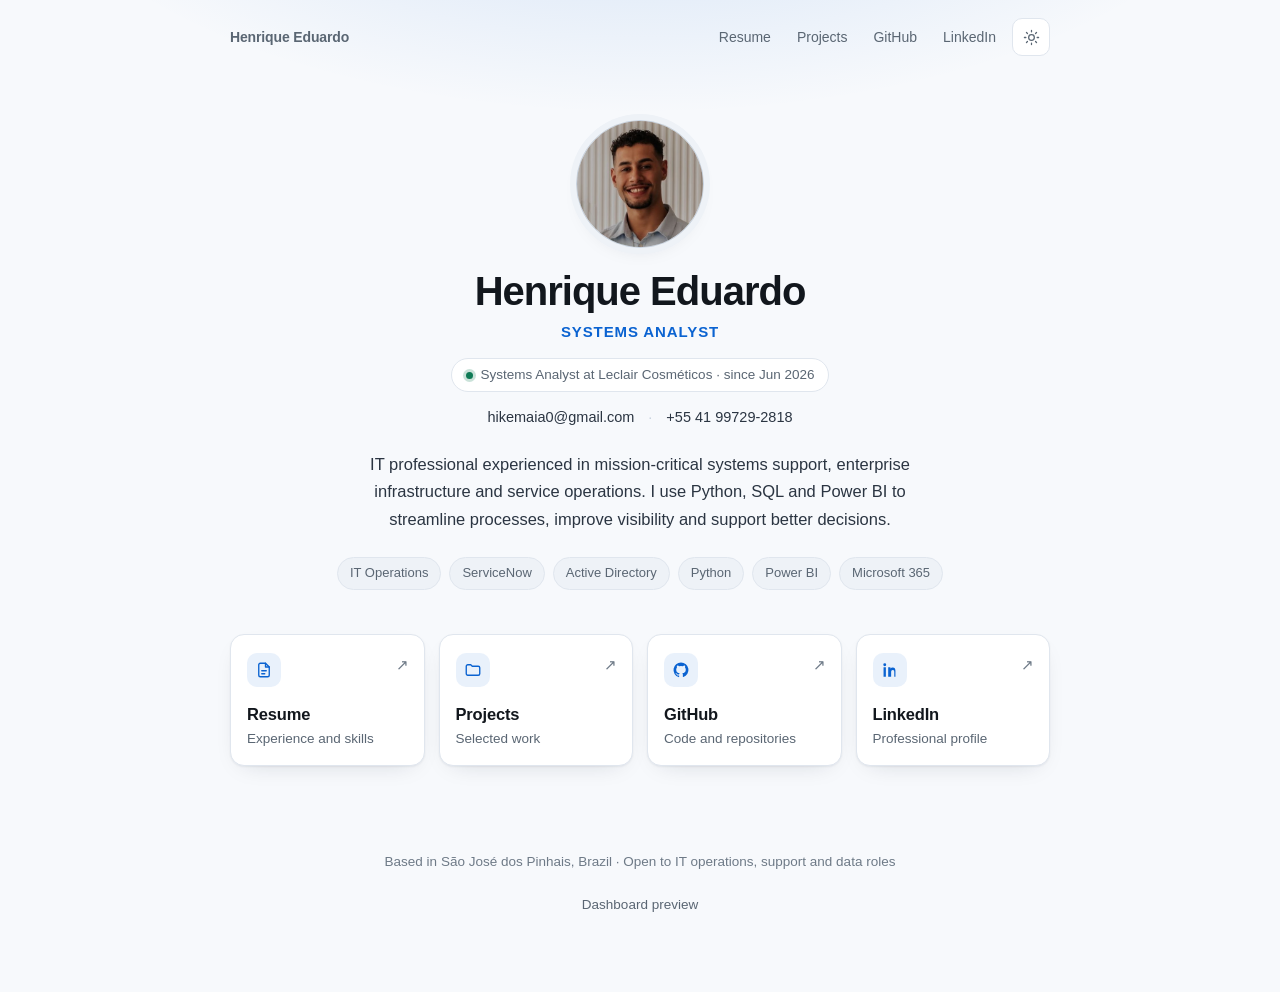
==== commit 72b00efd: "Adiciona robots.txt, sitemap.xml e pagina 404" ====
--- a/index.html
+++ b/index.html
@@ -19,20 +19,22 @@
 <meta property="og:title" content="Henrique Eduardo — Systems Analyst">
 <meta property="og:description" content="IT operations, infrastructure and data. Python, SQL and Power BI for automation and better decisions.">
 <meta property="og:url" content="https://henriquedu.github.io/resume/">
-<meta property="og:image" content="https://henriquedu.github.io/resume/photo.jpg">
-<meta property="og:image:alt" content="Portrait of Henrique Eduardo da Maia Farias">
+<meta property="og:image" content="https://henriquedu.github.io/resume/og-banner.png">
+<meta property="og:image:width" content="1200">
+<meta property="og:image:height" content="630">
+<meta property="og:image:alt" content="Henrique Eduardo — Systems Analyst. IT Operations, ServiceNow, Python, SQL, Power BI.">
 <meta property="og:locale" content="en_US">
 
 <!-- Twitter / X -->
-<meta name="twitter:card" content="summary">
+<meta name="twitter:card" content="summary_large_image">
 <meta name="twitter:title" content="Henrique Eduardo — Systems Analyst">
 <meta name="twitter:description" content="IT operations, infrastructure and data. Python, SQL and Power BI.">
-<meta name="twitter:image" content="https://henriquedu.github.io/resume/photo.jpg">
+<meta name="twitter:image" content="https://henriquedu.github.io/resume/og-banner.png">
 
 <meta name="theme-color" content="#0d1117" media="(prefers-color-scheme: dark)">
 <meta name="theme-color" content="#f7f9fc" media="(prefers-color-scheme: light)">
 
-<link rel="stylesheet" href="site.css?v=3">
+<link rel="stylesheet" href="site.css?v=4">
 <script src="theme.js"></script>
 
 <script type="application/ld+json">
@@ -43,7 +45,7 @@
   "alternateName": "Henrique Eduardo",
   "jobTitle": "Systems Analyst",
   "url": "https://henriquedu.github.io/resume/",
-  "image": "https://henriquedu.github.io/resume/photo.jpg",
+  "image": "https://henriquedu.github.io/resume/og-banner.png",
   "email": "mailto:hikemaia0@gmail.com",
   "telephone": "+55-41-99729-2818",
   "address": {
@@ -139,7 +141,7 @@
 
 <footer>
   <p>Based in São José dos Pinhais, Brazil · Open to IT operations, support and data roles</p>
-  <p class="noprint"><a href="Henrique_Eduardo_Resume.pdf" download>Download resume (PDF)</a> · <a href="finance-demo.html">Dashboard preview</a></p>
+  <p class="noprint"><a href="finance-demo.html">Dashboard preview</a></p>
 </footer>
 </body>
-</html>+</html>
--- a/site.css
+++ b/site.css
@@ -1,6 +1,6 @@
 /* ===================================================================
    site.css — shared design system for henriquedu.github.io/resume
-   Tokens, layout, hero, cards, project cards, dashboard, print.
+   Tokens, layout, hero, cards, project cards, repos grid, print.
    No frameworks, no external fonts, no build step.
    =================================================================== */
 
@@ -15,7 +15,7 @@
   --text:          #e9eef4;
   --text-soft:     #c3cedb;
   --muted:         #94a3b4;
-  --faint:         #6b7887;
+  --faint:         #7d8996;
 
   --accent:        #5aa2ff;
   --accent-strong: #2f7ff0;
@@ -49,7 +49,7 @@
   --text:          #12171d;
   --text-soft:     #2b3542;
   --muted:         #5a6673;
-  --faint:         #7d8996;
+  --faint:         #6e7a87;
 
   --accent:        #0b63d1;
   --accent-strong: #084fa8;
@@ -76,7 +76,7 @@
     --text:          #12171d;
     --text-soft:     #2b3542;
     --muted:         #5a6673;
-    --faint:         #7d8996;
+    --faint:         #6e7a87;
 
     --accent:        #0b63d1;
     --accent-strong: #084fa8;
@@ -100,6 +100,7 @@
 
 body {
   margin: 0;
+  overflow-x: hidden; /* safety net: never scroll sideways on mobile */
   background: var(--bg);
   background-image:
     radial-gradient(900px 420px at 50% -180px, var(--accent-glow), transparent 70%);
@@ -114,7 +115,7 @@
   text-rendering: optimizeLegibility;
 }
 
-img { max-width: 100%; display: block; }
+img { max-width: 100%; height: auto; display: block; }
 
 a {
   color: var(--accent);
@@ -167,12 +168,13 @@
   color: var(--muted);
   font-weight: 600;
   letter-spacing: -.01em;
+  white-space: nowrap;
 }
 .topbar .brand:hover { color: var(--text); text-decoration: none; }
 .topbar nav { display: flex; align-items: center; gap: 6px; }
 .topbar nav a {
   color: var(--muted);
-  padding: 6px 10px;
+  padding: 8px 10px;
   border-radius: var(--radius-sm);
 }
 .topbar nav a:hover { color: var(--text); background: var(--card); text-decoration: none; }
@@ -182,8 +184,8 @@
   display: inline-flex;
   align-items: center;
   justify-content: center;
-  width: 34px;
-  height: 34px;
+  width: 38px;
+  height: 38px;
   padding: 0;
   border: 1px solid var(--line);
   border-radius: var(--radius-sm);
@@ -237,14 +239,18 @@
 .now {
   display: inline-flex;
   align-items: center;
-  gap: 8px;
-  margin: 0 0 14px;
+  flex-wrap: wrap;
+  justify-content: center;
+  gap: 2px 8px;
+  max-width: 100%;
+  margin: 0 auto 14px;
   padding: 5px 14px;
   border: 1px solid var(--line);
   border-radius: var(--radius-pill);
   background: var(--card);
   color: var(--muted);
   font-size: 13.5px;
+  text-align: center;
 }
 .now .dot {
   width: 7px;
@@ -363,6 +369,33 @@
 }
 .btn:hover .arrow,
 .btn:focus-visible .arrow { transform: translate(2px, -2px); color: var(--accent); }
+
+/* ---------- 6b. Home CTA ---------- */
+.cta-row {
+  display: flex;
+  flex-wrap: wrap;
+  justify-content: center;
+  gap: 12px;
+  margin: 30px 0 0;
+}
+.cta {
+  display: inline-flex;
+  align-items: center;
+  justify-content: center;
+  gap: 8px;
+  min-height: 46px;
+  padding: 12px 24px;
+  border-radius: var(--radius-pill);
+  background: var(--accent-strong);
+  border: 1px solid var(--accent-strong);
+  color: #fff;
+  font-size: 15px;
+  font-weight: 600;
+  transition: background .15s var(--ease), border-color .15s var(--ease), transform .15s var(--ease);
+}
+.cta:hover { background: var(--accent); border-color: var(--accent); color: #fff; text-decoration: none; transform: translateY(-1px); }
+.cta.ghost { background: var(--card); border-color: var(--line-strong); color: var(--text-soft); }
+.cta.ghost:hover { background: var(--card-hover); border-color: var(--accent); color: var(--text); }
 
 /* ---------- 7. Footer ---------- */
 footer {
@@ -374,7 +407,7 @@
   font-size: 13.5px;
   line-height: 1.7;
 }
-footer a { color: var(--muted); }
+footer a { color: var(--muted); display: inline-block; padding: 6px 2px; }
 footer a:hover { color: var(--accent); }
 
 /* ---------- 8. Inner pages ---------- */
@@ -383,7 +416,7 @@
   align-items: center;
   gap: 6px;
   margin-bottom: 26px;
-  padding: 6px 12px 6px 10px;
+  padding: 10px 14px;
   border: 1px solid var(--line);
   border-radius: var(--radius-pill);
   background: var(--card);
@@ -433,6 +466,14 @@
 .proj h3 a { color: var(--text); }
 .proj h3 a:hover { color: var(--accent); text-decoration: none; }
 
+.proj .shot {
+  width: 100%;
+  height: auto;
+  border-radius: var(--radius-sm);
+  border: 1px solid var(--line);
+  margin: 6px 0 12px;
+}
+
 .stack {
   display: flex;
   flex-wrap: wrap;
@@ -460,7 +501,8 @@
   display: inline-flex;
   align-items: center;
   gap: 6px;
-  padding: 7px 13px;
+  min-height: 40px;
+  padding: 8px 15px;
   border: 1px solid var(--line-strong);
   border-radius: var(--radius-pill);
   color: var(--text-soft);
@@ -521,6 +563,30 @@
   .buttons { grid-template-columns: repeat(2, 1fr); gap: 12px; }
 }
 
+/* Phone: brand + theme toggle share the first row, links wrap below.
+   With only four short links, a visible wrapping nav beats a
+   hamburger menu — nothing is hidden and no extra tap is needed. */
+@media (max-width: 640px) {
+  .topbar {
+    flex-wrap: wrap;
+    row-gap: 4px;
+    padding-top: 14px;
+  }
+  .topbar .brand { order: 1; }
+  .topbar .theme-toggle { order: 2; margin-left: auto; }
+  .topbar nav {
+    order: 3;
+    width: 100%;
+    flex-wrap: wrap;
+    justify-content: center;
+    row-gap: 2px;
+  }
+  .topbar nav a { padding: 12px 14px; }   /* >=44px tap target */
+  .theme-toggle { width: 44px; height: 44px; }
+  .cta-row { flex-direction: column; align-items: stretch; }
+  .cta { width: 100%; }
+}
+
 @media (max-width: 430px) {
   body { font-size: 15.5px; }
   .avatar { width: 104px; height: 104px; }
@@ -529,6 +595,8 @@
   .btn span.sub { font-size: 12.5px; }
   .btn .arrow { display: none; }
   .contact { font-size: 13.5px; }
+  .now { font-size: 12.5px; padding: 5px 12px; }
+  .proj { padding: 18px 16px; }
 }
 
 /* ---------- 12. Motion & print ---------- */
@@ -543,8 +611,8 @@
 
 @media print {
   body { background: #fff; color: #000; }
-  .topbar, .theme-toggle, .skip, footer .noprint, .back { display: none !important; }
+  .topbar, .theme-toggle, .skip, footer .noprint, .back, .cta-row { display: none !important; }
   main { max-width: none; padding: 0; }
   a { color: #000; text-decoration: none; }
-  .proj, .panel { box-shadow: none; border: 1px solid #ccc; break-inside: avoid; }
+  .proj, .panel, .repo { box-shadow: none; border: 1px solid #ccc; break-inside: avoid; }
 }
